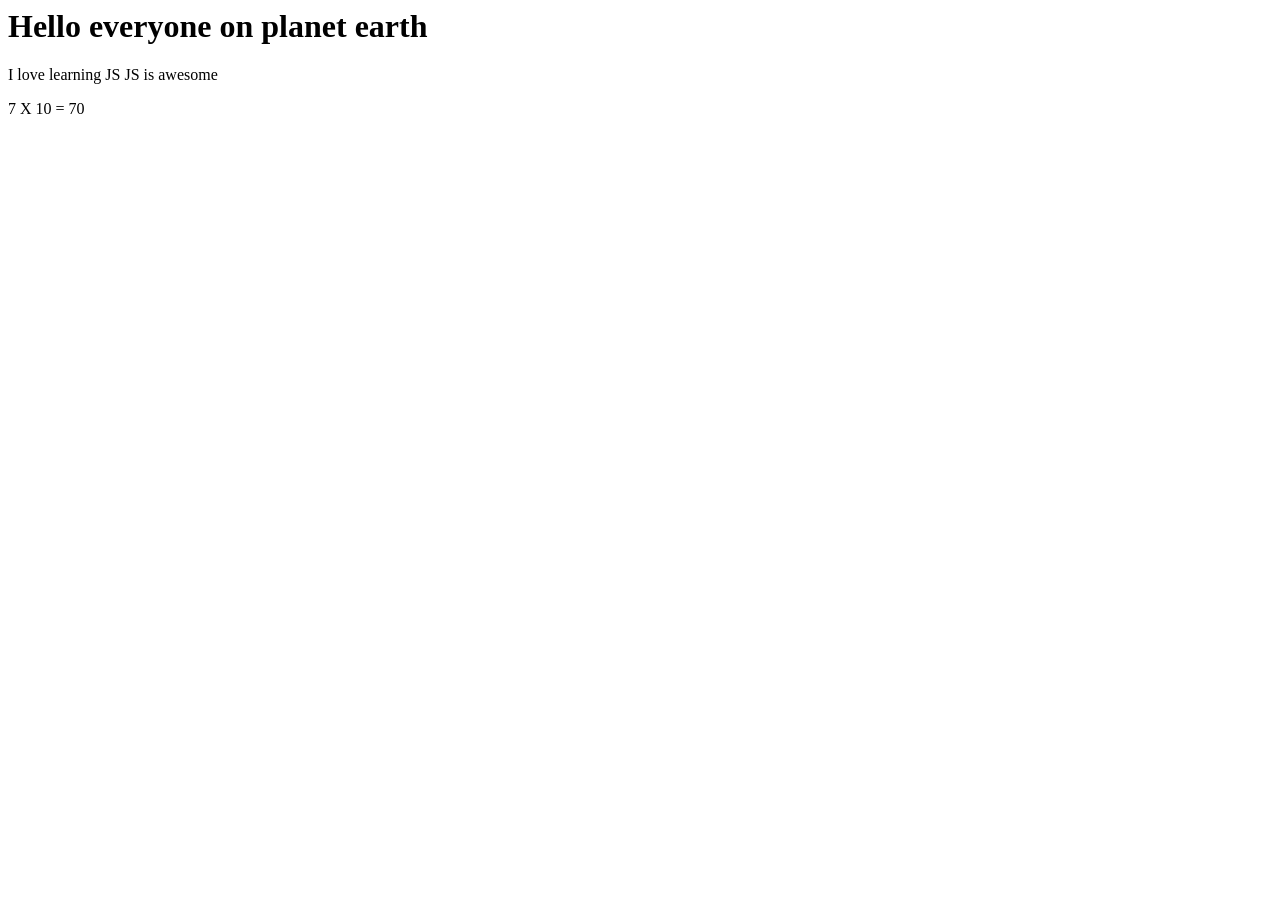
==== index.html @ ef953615 "Add files via upload" ====
<html>
    <head>
        <link rel="stylesheet" type="text/css" href="style.css">
    </head>
    <body>
        <h1 id="heading1"></h1>
        <p id="paragraph1"></p>
        <p id="paragraph2"></p>

        <script>
            var text1;
            var text2;
            var text3;

            var numA = 7;
            var numB = 10;

            text1 ="Hello everyone on planet earth";
            text2 ="I love learning JS";
            text3 = " JS is awesome"
            document.getElementById("heading1").innerHTML=(text1);
            document.getElementById("paragraph1").innerHTML=(text2 +text3);
            document.getElementById("paragraph2").innerHTML= (numA +" X "+ numB + " = " + numA * numB );
            

        </script>
    </body>
</html>
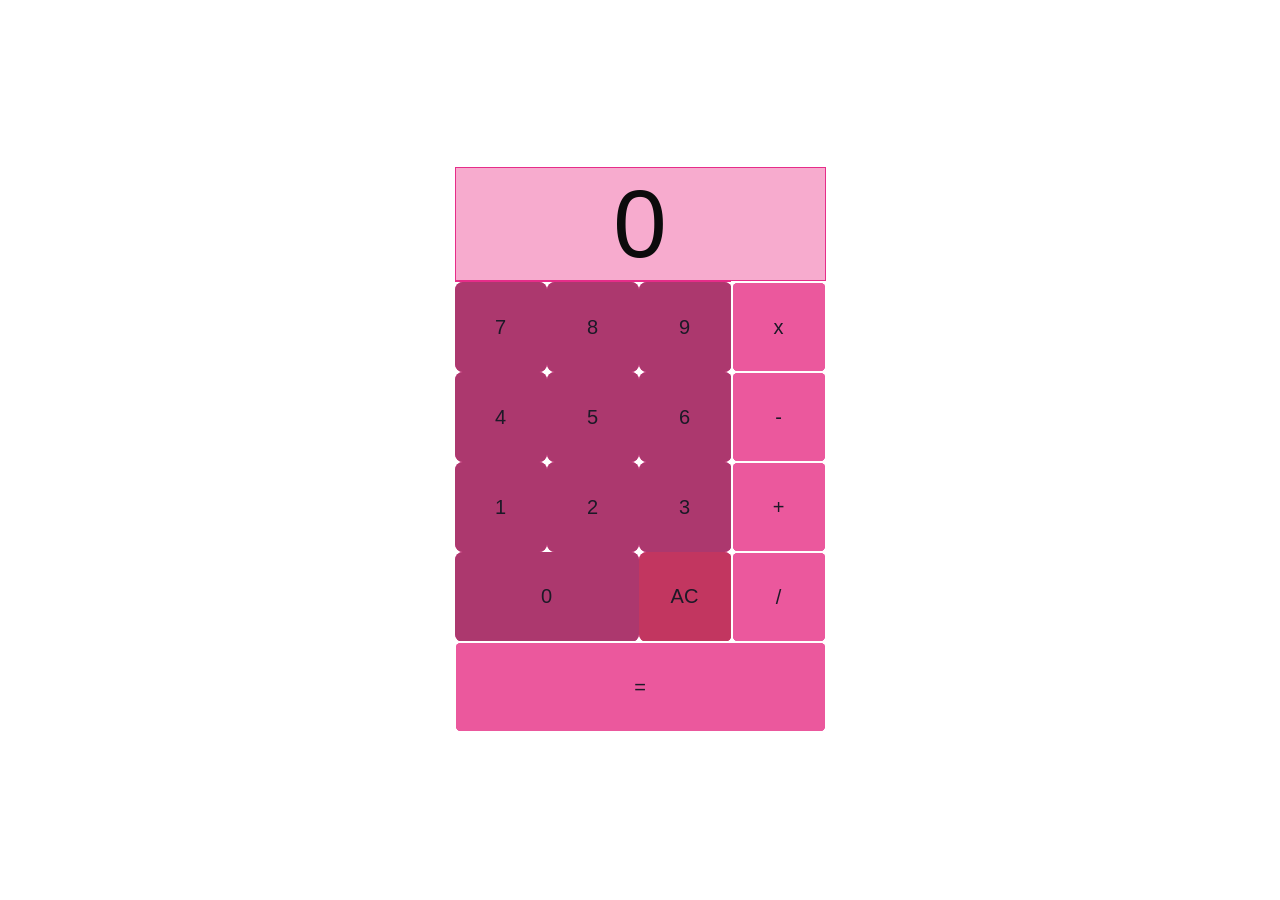
==== commit 140688c3: "Rename calculator.html to index.html" ====
--- a/index.html
+++ b/index.html
@@ -3,26 +3,101 @@
         <link rel="stylesheet" type="text/css" href="style.css">
     </head>
     <body>
-        <h1 id="heading1"></h1>
-        <p id="paragraph1"></p>
-        <p id="paragraph2"></p>
+        <div class = "calculator">
+            <div class ="buttonGrid">
+        <table border="0">
+            <tr>
+                <td colspan="4">
+                    <input type="text" id="inputBox" value="0"/>
+                </td>
+            </tr>
+            <tr>
+                <td class="digitButton" onclick ="digitBtnPressed(7)">7</td>
+                <td class="digitButton" onclick ="digitBtnPressed(8)">8</td>
+                <td class ="digitButton" onclick ="digitBtnPressed(9)">9</td>
+                <td class="operatorButton" onclick="operatorBtnPressed('x')">x</td>
+            </tr>
+            <tr>
+                <td class="digitButton" onclick ="digitBtnPressed(4)" >4</td>
+                <td class="digitButton" onclick ="digitBtnPressed(5)" >5</td>
+                <td class="digitButton" onclick ="digitBtnPressed(6)">6</td>
+                <td class="operatorButton" onclick ="operatorBtnPressed('-')">-</td>
+            </tr>
+            <tr>  
+                <td class="digitButton" onclick ="digitBtnPressed(1)">1</td>
+                <td class="digitButton" onclick ="digitBtnPressed(2)">2</td>
+                <td class="digitButton" onclick ="digitBtnPressed(3)">3</td>
+                <td class="operatorButton" onclick="operatorBtnPressed('+')">+</td>
+            </tr>
+            <tr>
+                <td class="digitButton" colspan="2" onclick="digitBtnPressed(0)">0</td>
+
+                <td class="ACButton" onclick="btnACPressed()">AC</td>
+                <td class="operatorButton" onclick ="operatorBtnPressed('/')">/</td>
+            </tr>
+            <tr>
+                <td class="operatorButton" colspan="4" onclick="equalsBtnPressed()">=</td>
+            </tr>
+        </div>
+        </div>
+        </table>
 
         <script>
-            var text1;
-            var text2;
-            var text3;
+                var newLine = true;  //Boolean variable.Determines if the next thing the user types should be on a new line
+                var value1;
+                var currentOperator;
 
-            var numA = 7;
-            var numB = 10;
+                //Event handler for when any digit button is pressed
+            function digitBtnPressed(button){
 
-            text1 ="Hello everyone on planet earth";
-            text2 ="I love learning JS";
-            text3 = " JS is awesome"
-            document.getElementById("heading1").innerHTML=(text1);
-            document.getElementById("paragraph1").innerHTML=(text2 +text3);
-            document.getElementById("paragraph2").innerHTML= (numA +" X "+ numB + " = " + numA * numB );
-            
+                if(newLine == true){
+                    document.getElementById("inputBox").value = button;
+                    newLine = false;
+                } else{
+                var currentValue = document.getElementById("inputBox").value;
+                document.getElementById("inputBox").value = currentValue + button;
+                }
+
+            }
+
+            //Event handler for when the AC button is pressed
+            function btnACPressed(){
+                document.getElementById("inputBox").value = 0;
+                newLine = true;
+            }
+            //Event handler for operator buttons
+            function operatorBtnPressed(operator){
+                currentOperator = operator;
+                value1 =parseInt (document.getElementById("inputBox").value);
+                newLine = true;
+            }
+
+            //Event handler for equals button
+            function equalsBtnPressed(){
+                var value2 = parseInt(document.getElementById("inputBox").value);
+                var finalTotal;
+
+                switch(currentOperator){
+                    case "+":
+                        finalTotal = value1 + value2;
+                        break;
+                     case "-":
+                        finalTotal = value1 - value2;
+                        break;
+                    case "x" : 
+                    finalTotal =  value1 * value2;
+                        break;
+                    case "/": 
+                    finalTotal = value1 / value2;
+                        break;
+                }
+                document.getElementById("inputBox").value = finalTotal;
+
+                value1 = 0;
+                newLine = true;
+
+            }
 
         </script>
     </body>
-</html>+</html>
--- a/style.css
+++ b/style.css
@@ -0,0 +1,68 @@
+table{
+    color:rgb(28, 25, 39);
+    text-align: center;
+    font:normal 3em Arial, sans-serif;
+    border-collapse: collapse;
+    border-spacing:0;
+}
+
+body{
+    display: flex;
+    justify-content: center;
+    align-items: center;
+    height: 100vh;
+    margin:0;
+}
+
+
+tr{
+    height: 90px;
+    background-color: rgb(230, 45, 137);
+
+}
+td{
+    width:100px
+    border: 2px  solid rgb(38, 141, 238)
+    
+
+}
+
+#inputBox{
+    border:none;
+    background-color: rgb(247, 171, 206);
+    text-align:center;
+    width:100%;
+    font-size: 2em;
+    color:rgb(12, 11, 12)
+    
+}
+
+.digitButton{
+    background-color:rgb(172, 56, 110);
+    width: 90px;
+    height: 90px;
+    border-radius:8px;
+    font-size:20px;
+    border:2px soild white;
+    
+}
+
+.operatorButton{
+    background-color: rgb(235, 88, 157);
+     width: 90px;
+    height: 90px;
+    border-radius:8px;
+    font-size:20px;
+    border: 2px solid white;
+    
+}
+
+.ACButton{
+    background-color: rgb(194, 54, 96);
+     width: 90px;
+    height: 90px;
+    border-radius:8px;
+    font-size:20px;
+    border: 2px soilid white;
+    
+}
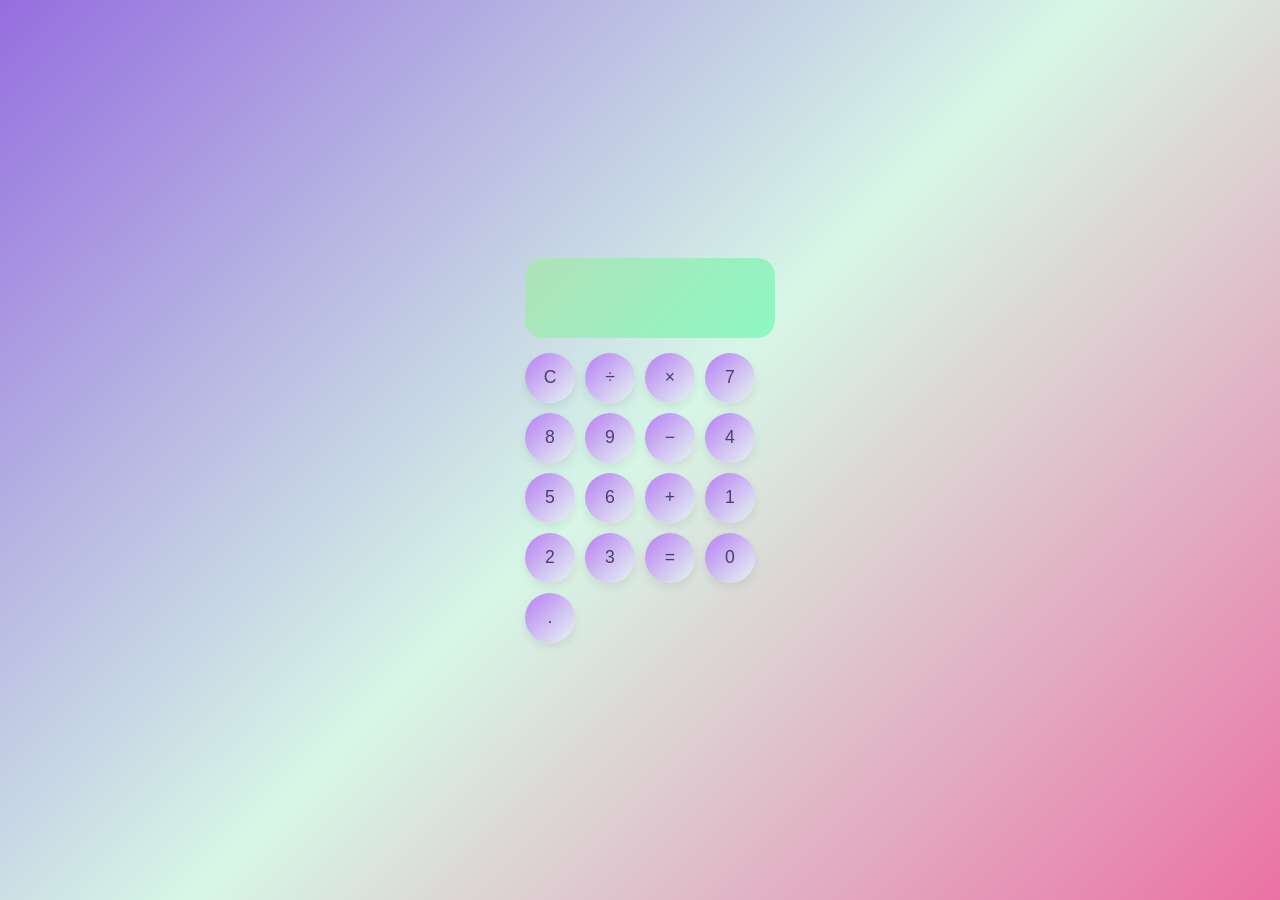
==== commit 370ce247: "Add files via upload" ====
--- a/index.html
+++ b/index.html
@@ -1,103 +1,41 @@
-<html>
-    <head>
-        <link rel="stylesheet" type="text/css" href="style.css">
-    </head>
-    <body>
-        <div class = "calculator">
-            <div class ="buttonGrid">
-        <table border="0">
-            <tr>
-                <td colspan="4">
-                    <input type="text" id="inputBox" value="0"/>
-                </td>
-            </tr>
-            <tr>
-                <td class="digitButton" onclick ="digitBtnPressed(7)">7</td>
-                <td class="digitButton" onclick ="digitBtnPressed(8)">8</td>
-                <td class ="digitButton" onclick ="digitBtnPressed(9)">9</td>
-                <td class="operatorButton" onclick="operatorBtnPressed('x')">x</td>
-            </tr>
-            <tr>
-                <td class="digitButton" onclick ="digitBtnPressed(4)" >4</td>
-                <td class="digitButton" onclick ="digitBtnPressed(5)" >5</td>
-                <td class="digitButton" onclick ="digitBtnPressed(6)">6</td>
-                <td class="operatorButton" onclick ="operatorBtnPressed('-')">-</td>
-            </tr>
-            <tr>  
-                <td class="digitButton" onclick ="digitBtnPressed(1)">1</td>
-                <td class="digitButton" onclick ="digitBtnPressed(2)">2</td>
-                <td class="digitButton" onclick ="digitBtnPressed(3)">3</td>
-                <td class="operatorButton" onclick="operatorBtnPressed('+')">+</td>
-            </tr>
-            <tr>
-                <td class="digitButton" colspan="2" onclick="digitBtnPressed(0)">0</td>
+<!DOCTYPE html>
+<html lang="en">
+<head>
+  <meta charset="UTF-8">
+  <meta name="viewport" content="width=device-width, initial-scale=1.0">
+  <title>Lavender Calculator</title>
+  <link rel="stylesheet" href="style.css">
+</head>
+<body>
 
-                <td class="ACButton" onclick="btnACPressed()">AC</td>
-                <td class="operatorButton" onclick ="operatorBtnPressed('/')">/</td>
-            </tr>
-            <tr>
-                <td class="operatorButton" colspan="4" onclick="equalsBtnPressed()">=</td>
-            </tr>
-        </div>
-        </div>
-        </table>
+  <div class="calculator">
+    <input type="text" class="display" id="display" disabled>
 
-        <script>
-                var newLine = true;  //Boolean variable.Determines if the next thing the user types should be on a new line
-                var value1;
-                var currentOperator;
+    <div class="buttons">
+      <button class="clear">C</button>
+      <button class="operator">÷</button>
+      <button class="operator">×</button>
 
-                //Event handler for when any digit button is pressed
-            function digitBtnPressed(button){
+      <button class="num">7</button>
+      <button class="num">8</button>
+      <button class="num">9</button>
+      <button class="operator">−</button>
 
-                if(newLine == true){
-                    document.getElementById("inputBox").value = button;
-                    newLine = false;
-                } else{
-                var currentValue = document.getElementById("inputBox").value;
-                document.getElementById("inputBox").value = currentValue + button;
-                }
+      <button class="num">4</button>
+      <button class="num">5</button>
+      <button class="num">6</button>
+      <button class="operator">+</button>
 
-            }
+      <button class="num">1</button>
+      <button class="num">2</button>
+      <button class="num">3</button>
+      <button class="equal">=</button>
 
-            //Event handler for when the AC button is pressed
-            function btnACPressed(){
-                document.getElementById("inputBox").value = 0;
-                newLine = true;
-            }
-            //Event handler for operator buttons
-            function operatorBtnPressed(operator){
-                currentOperator = operator;
-                value1 =parseInt (document.getElementById("inputBox").value);
-                newLine = true;
-            }
+      <button class="num">0</button>
+      <button class="num">.</button>
+    </div>
+  </div>
 
-            //Event handler for equals button
-            function equalsBtnPressed(){
-                var value2 = parseInt(document.getElementById("inputBox").value);
-                var finalTotal;
-
-                switch(currentOperator){
-                    case "+":
-                        finalTotal = value1 + value2;
-                        break;
-                     case "-":
-                        finalTotal = value1 - value2;
-                        break;
-                    case "x" : 
-                    finalTotal =  value1 * value2;
-                        break;
-                    case "/": 
-                    finalTotal = value1 / value2;
-                        break;
-                }
-                document.getElementById("inputBox").value = finalTotal;
-
-                value1 = 0;
-                newLine = true;
-
-            }
-
-        </script>
-    </body>
-</html>
+  <script src="script.js"></script>
+</body>
+</html>
--- a/style.css
+++ b/style.css
@@ -1,68 +1,64 @@
-table{
-    color:rgb(28, 25, 39);
-    text-align: center;
-    font:normal 3em Arial, sans-serif;
-    border-collapse: collapse;
-    border-spacing:0;
+
+body {
+  margin: 0;
+  height: 100vh;
+  display: flex;
+  justify-content: center;
+  align-items: center;
+  font-family: 'Segoe UI', sans-serif;
+  background: linear-gradient(135deg, #956edf, #d7f7e6, #eb72a4);
 }
 
-body{
-    display: flex;
-    justify-content: center;
-    align-items: center;
-    height: 100vh;
-    margin:0;
+.phone {
+  background: rgba(255,255,255,0.55);
+  padding: 18px;
+  border-radius: 30px;
+  box-shadow: 0 12px 30px rgba(0,0,0,0.12);
+  backdrop-filter: blur(10px);
 }
 
-
-tr{
-    height: 90px;
-    background-color: rgb(230, 45, 137);
-
-}
-td{
-    width:100px
-    border: 2px  solid rgb(38, 141, 238)
-    
-
+.calculator {
+  width: 230px;
 }
 
-#inputBox{
-    border:none;
-    background-color: rgb(247, 171, 206);
-    text-align:center;
-    width:100%;
-    font-size: 2em;
-    color:rgb(12, 11, 12)
-    
+#display {
+  width: 100%;
+  height: 60px;
+  border: none;
+  border-radius: 18px;
+  margin-bottom: 15px;
+  padding: 10px;
+  font-size: 1.5rem;
+  text-align: right;
+  background: linear-gradient(135deg, #b0e2b8, #8df8c3);
+  color: #4b3f72;
 }
 
-.digitButton{
-    background-color:rgb(172, 56, 110);
-    width: 90px;
-    height: 90px;
-    border-radius:8px;
-    font-size:20px;
-    border:2px soild white;
-    
+.buttons {
+  display: grid;
+  grid-template-columns: repeat(4, 1fr);
+  gap: 10px;
 }
 
-.operatorButton{
-    background-color: rgb(235, 88, 157);
-     width: 90px;
-    height: 90px;
-    border-radius:8px;
-    font-size:20px;
-    border: 2px solid white;
-    
+button {
+  height: 50px;
+  border: none;
+  border-radius: 50%;
+  font-size: 1.1rem;
+  cursor: pointer;
+  transition: 0.2s ease;
+  background: linear-gradient(135deg, #b77ef5, #e6f7ef);
+  color: #4b3f72;
+  box-shadow: 0 4px 10px rgba(0,0,0,0.08);
 }
 
-.ACButton{
-    background-color: rgb(194, 54, 96);
-     width: 90px;
-    height: 90px;
-    border-radius:8px;
-    font-size:20px;
-    border: 2px soilid white;
-    
-}+button:hover {
+  transform: scale(1.06);
+  box-shadow: 0 6px 15px rgba(180,140,255,0.25);
+}
+
+.op {
+  background: linear-gradient(135deg, #cdbbff, #b8f2d0);
+  color: white;
+}
+
